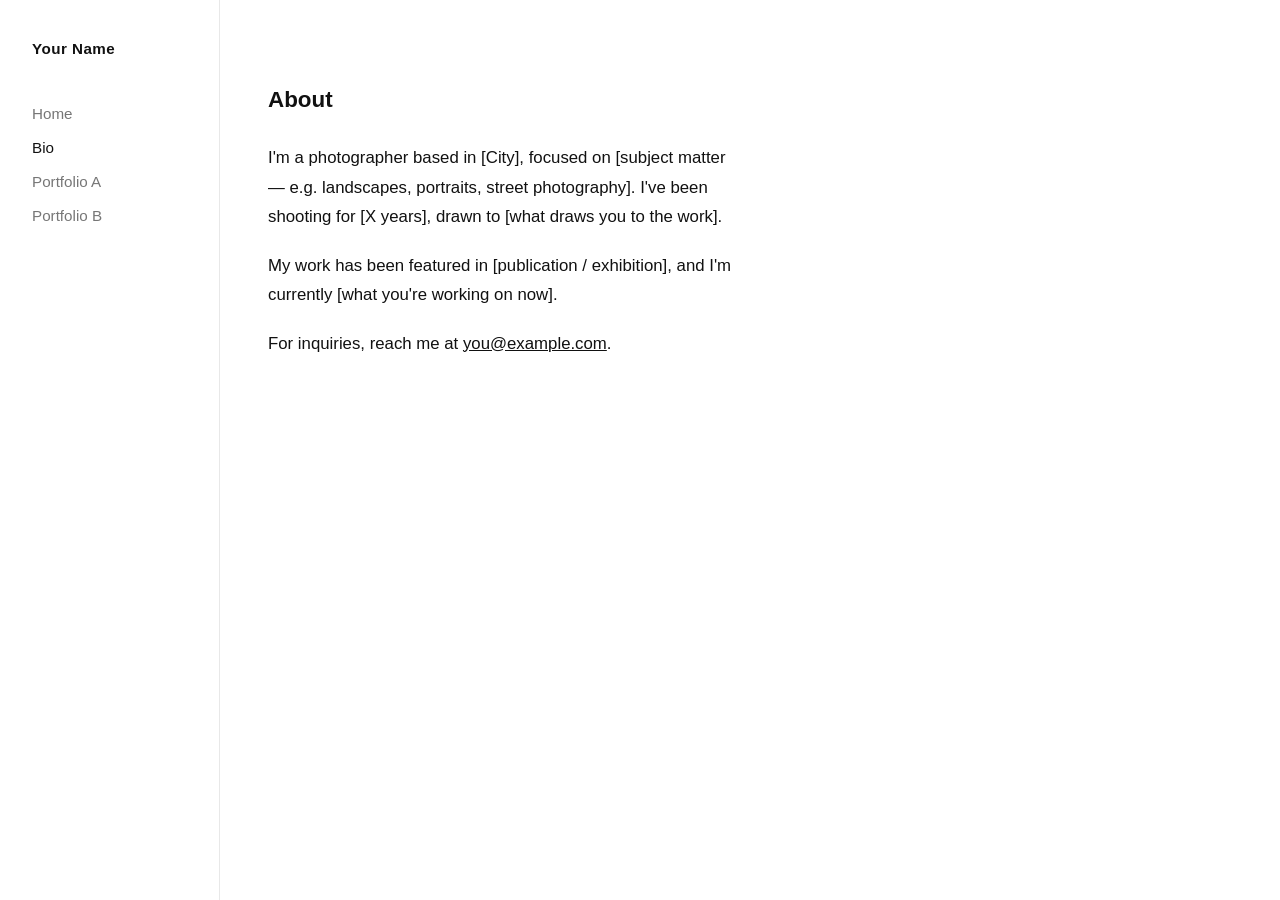
==== bio.html @ d8c8f110 "Initial commit: photography portfolio site Static HTML/CSS/JS site with a fixed sidebar, homepage wi" ====
<!DOCTYPE html>
<html lang="en">
<head>
  <meta charset="UTF-8" />
  <meta name="viewport" content="width=device-width, initial-scale=1.0" />
  <title>Bio — Photography</title>
  <link rel="stylesheet" href="style.css" />
</head>
<body>

  <nav class="sidebar">
    <a href="index.html" class="site-title">Your Name</a>
    <ul class="nav-list">
      <li><a href="index.html" class="nav-link">Home</a></li>
      <li><a href="bio.html" class="nav-link active">Bio</a></li>
      <li><a href="portfolio-a.html" class="nav-link">Portfolio A</a></li>
      <li><a href="portfolio-b.html" class="nav-link">Portfolio B</a></li>
    </ul>
  </nav>

  <main class="content">
    <!-- Replace this with your own bio -->
    <article class="bio">
      <h1>About</h1>
      <p>
        I'm a photographer based in [City], focused on [subject matter —
        e.g. landscapes, portraits, street photography]. I've been shooting
        for [X years], drawn to [what draws you to the work].
      </p>
      <p>
        My work has been featured in [publication / exhibition], and I'm
        currently [what you're working on now].
      </p>
      <p>
        For inquiries, reach me at
        <a href="mailto:you@example.com">you@example.com</a>.
      </p>
    </article>
  </main>

  <script src="main.js"></script>
</body>
</html>
---- style.css ----
/* ==========================================================================
   Photography Portfolio — style.css
   One stylesheet for the whole site. Organized into:
     1. Variables / reset
     2. Sidebar navigation
     3. Main content wrapper
     4. Homepage (hero image)
     5. Bio page
     6. Portfolio pages (horizontal strip)
     7. Small screens
   ========================================================================== */

/* ---------- 1. Variables / reset ---------- */

:root {
  --color-bg: #ffffff;
  --color-text: #111111;
  --color-muted: #767676;
  --color-border: #e8e8e8;

  --sidebar-width: 220px;

  --font-sans: -apple-system, BlinkMacSystemFont, "Segoe UI", Helvetica, Arial,
    sans-serif;

  --transition-fast: 0.2s ease;
  --transition-slow: 0.6s ease;
}

* {
  box-sizing: border-box;
  margin: 0;
  padding: 0;
}

html,
body {
  height: 100%;
}

body {
  background: var(--color-bg);
  color: var(--color-text);
  font-family: var(--font-sans);
  -webkit-font-smoothing: antialiased;
  -moz-osx-font-smoothing: grayscale;
}

img {
  display: block;
  max-width: 100%;
}

a {
  color: inherit;
}

/* ---------- 2. Sidebar navigation ---------- */

.sidebar {
  position: fixed;
  top: 0;
  left: 0;
  width: var(--sidebar-width);
  height: 100vh;
  padding: 2.5rem 2rem;
  display: flex;
  flex-direction: column;
  gap: 3rem;
  border-right: 1px solid var(--color-border);
}

.site-title {
  font-size: 0.95rem;
  font-weight: 600;
  letter-spacing: 0.03em;
  text-decoration: none;
}

.nav-list {
  list-style: none;
  display: flex;
  flex-direction: column;
  gap: 1rem;
}

.nav-link {
  display: inline-block;
  font-size: 0.95rem;
  color: var(--color-muted);
  text-decoration: none;
  transition: color var(--transition-fast);
}

.nav-link:hover,
.nav-link.active {
  color: var(--color-text);
}

/* ---------- 3. Main content wrapper ---------- */

.content {
  margin-left: var(--sidebar-width);
  min-height: 100vh;
}

/* ---------- 4. Homepage (hero image) ---------- */

.hero {
  height: 100vh;
  width: 100%;
  display: flex;
  align-items: center;
  justify-content: center;
  overflow: hidden;
  padding: 2rem;
}

.hero-image {
  max-width: 100%;
  max-height: 100%;
  object-fit: contain;
  opacity: 0;
  transition: opacity var(--transition-slow);
}

.hero-image.is-loaded {
  opacity: 1;
}

/* ---------- 5. Bio page ---------- */

.bio {
  max-width: 560px;
  padding: 5rem 3rem;
  font-size: 1.05rem;
  line-height: 1.75;
}

.bio h1 {
  font-size: 1.4rem;
  font-weight: 600;
  margin-bottom: 1.5rem;
}

.bio p + p {
  margin-top: 1.2rem;
}

/* ---------- 6. Portfolio pages (horizontal strip) ---------- */

.strip-wrapper {
  position: relative; /* makes this the offsetParent for main.js's centering math */
  height: 100vh;
  width: 100%;
  overflow-x: auto;
  overflow-y: hidden;
  /* Thin, unobtrusive scrollbar where supported. */
  scrollbar-width: thin;
}

.strip {
  height: 100%;
  display: flex;
  align-items: center;
  gap: 2rem;
  width: max-content;
  /* Half the wrapper's width on each side (percentage padding resolves
     against the containing block's width) so there's enough scroll room
     to bring the first or last image all the way to center, instead of
     them being stuck flush against the edge of the screen. */
  padding: 0 50%;
}

.strip-image {
  /* Less than the full wrapper height so images float with breathing room
     above and below, rather than bleeding to the top/bottom edge. */
  height: 80vh;
  width: auto;
  flex-shrink: 0;
}

/* ---------- 7. Small screens ---------- */

@media (max-width: 760px) {
  .sidebar {
    position: static;
    width: 100%;
    height: auto;
    flex-direction: row;
    align-items: center;
    justify-content: space-between;
    gap: 1rem;
    padding: 1.25rem 1.5rem;
    border-right: none;
    border-bottom: 1px solid var(--color-border);
  }

  .nav-list {
    flex-direction: row;
    gap: 1.25rem;
  }

  .content {
    margin-left: 0;
    /* Let content size to its own page instead of always filling the
       viewport — otherwise a shorter section (like the strip below)
       leaves dead space at the bottom of the page. */
    min-height: 0;
  }

  .hero {
    height: 70vh;
  }

  .bio {
    padding: 3rem 1.5rem;
  }

  .strip-wrapper {
    height: 70vh;
  }

  .strip-image {
    height: 56vh;
  }
}
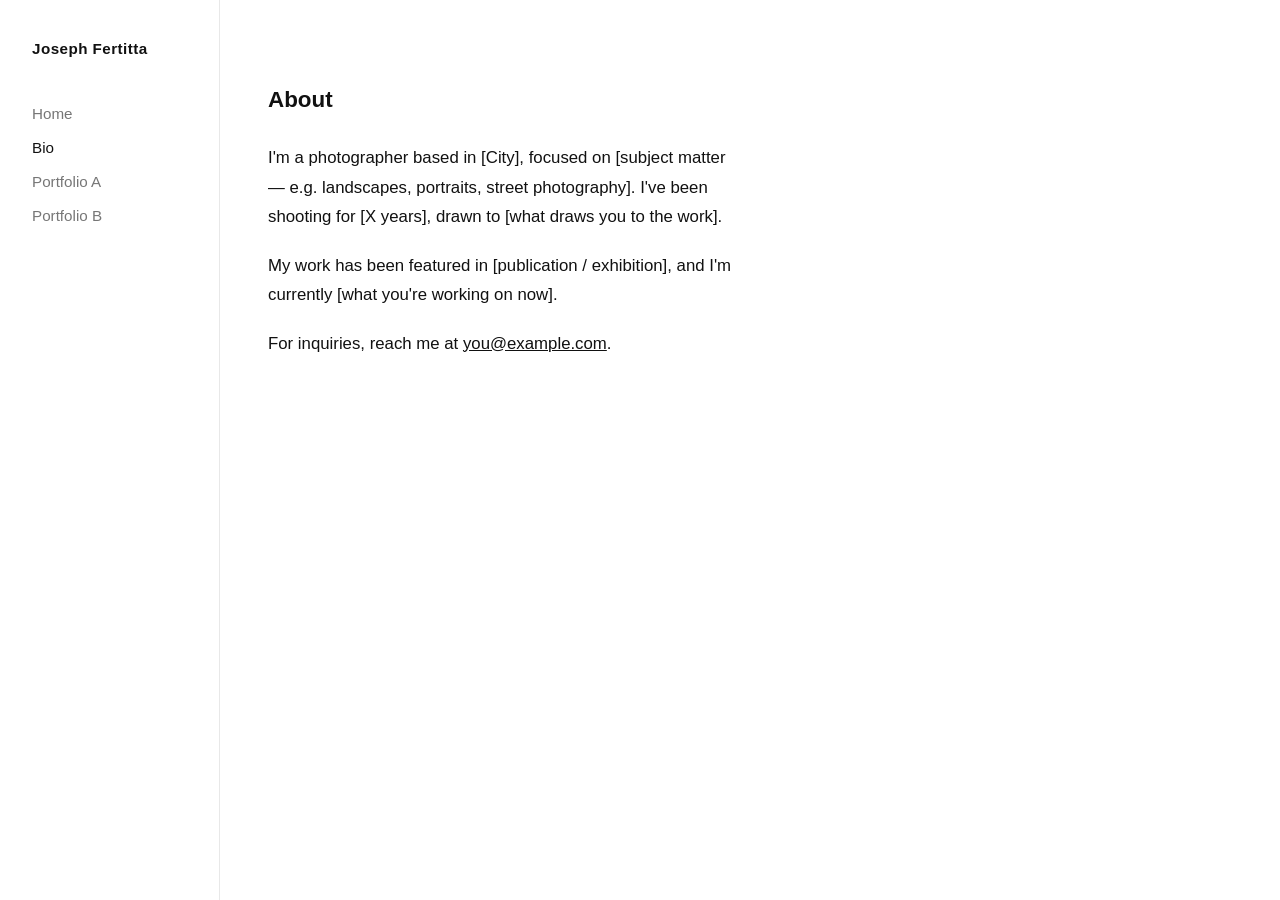
==== commit 05bc6419: "Set sidebar title to Joseph Fertitta" ====
--- a/bio.html
+++ b/bio.html
@@ -9,7 +9,7 @@
 <body>
 
   <nav class="sidebar">
-    <a href="index.html" class="site-title">Your Name</a>
+    <a href="index.html" class="site-title">Joseph Fertitta</a>
     <ul class="nav-list">
       <li><a href="index.html" class="nav-link">Home</a></li>
       <li><a href="bio.html" class="nav-link active">Bio</a></li>
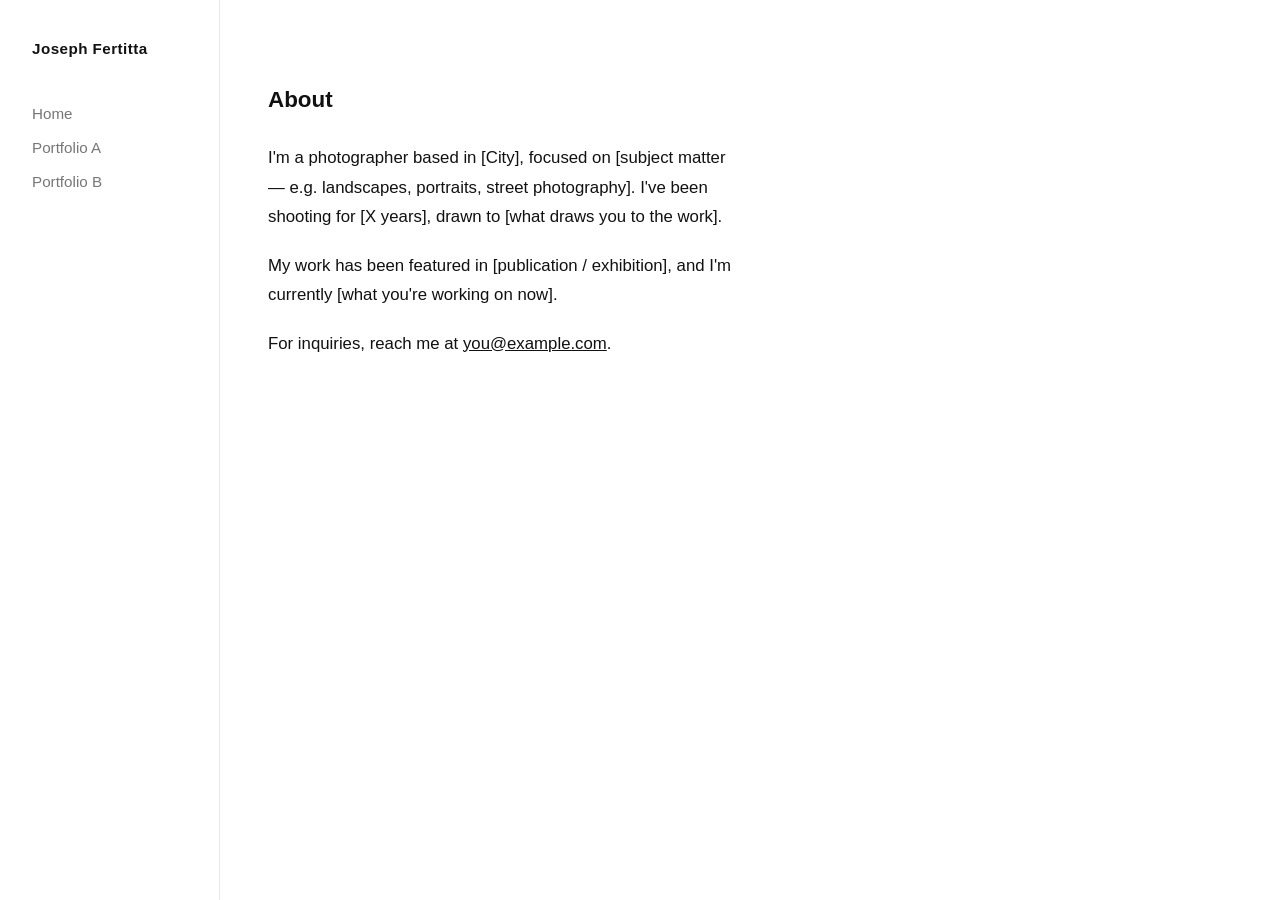
==== commit 7625bf24: "Temporarily hide Bio nav link" ====
--- a/bio.html
+++ b/bio.html
@@ -12,7 +12,8 @@
     <a href="index.html" class="site-title">Joseph Fertitta</a>
     <ul class="nav-list">
       <li><a href="index.html" class="nav-link">Home</a></li>
-      <li><a href="bio.html" class="nav-link active">Bio</a></li>
+      <!-- Bio link temporarily hidden — remove this comment to restore it -->
+      <!-- <li><a href="bio.html" class="nav-link active">Bio</a></li> -->
       <li><a href="portfolio-a.html" class="nav-link">Portfolio A</a></li>
       <li><a href="portfolio-b.html" class="nav-link">Portfolio B</a></li>
     </ul>
